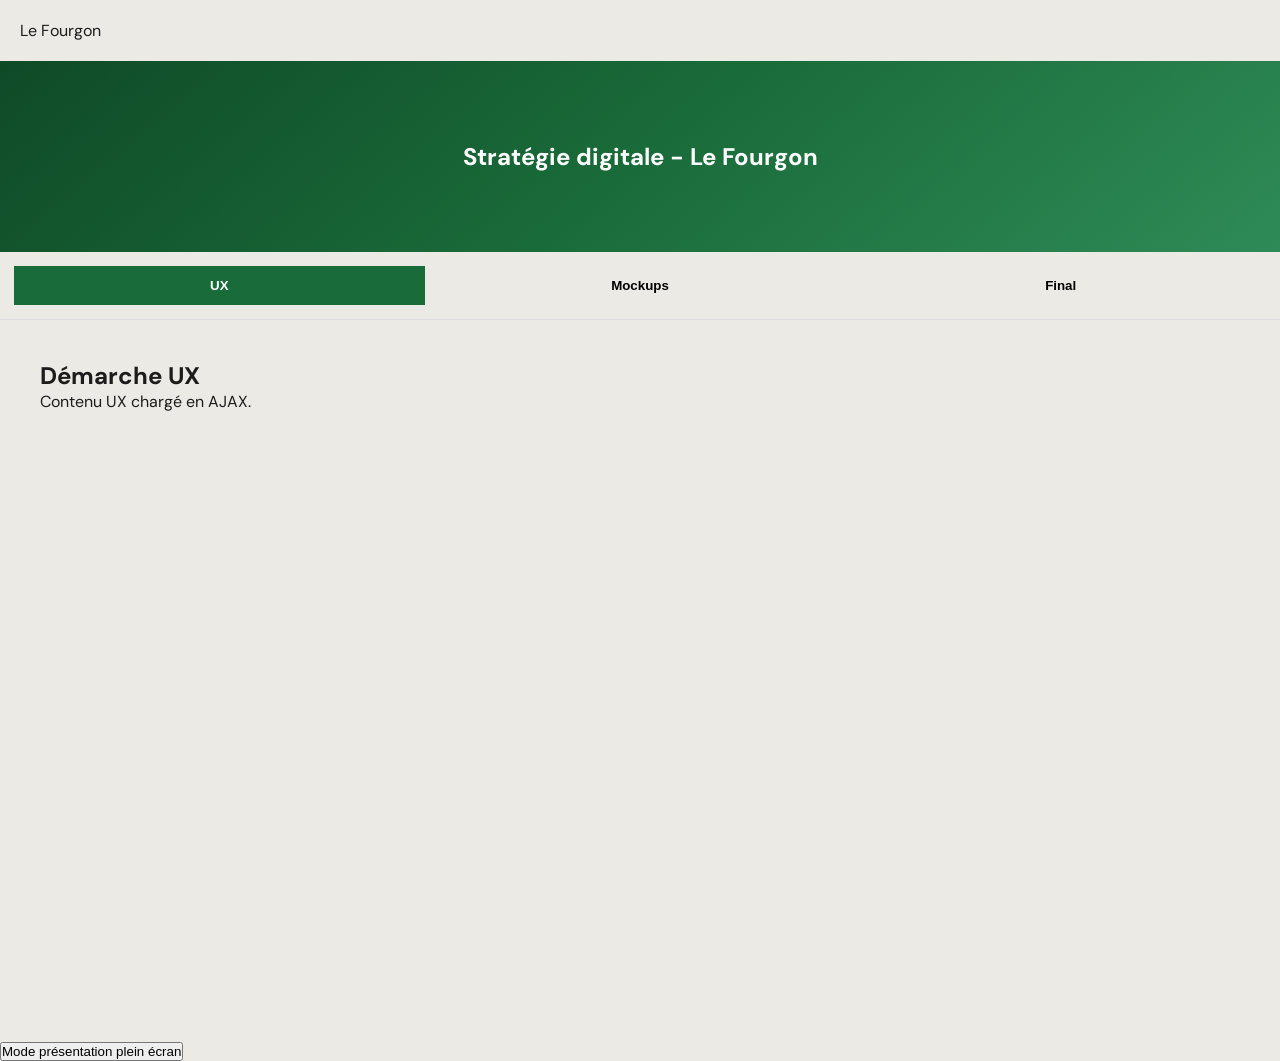
==== index.html @ 4cb8cd7f "first commit" ====
<!doctype html>
<html lang="fr">
  <head>
    <meta charset="UTF-8" />
    <meta name="viewport" content="width=device-width, initial-scale=1.0" />
    <meta
      name="description"
      content="Présentation interactive de la stratégie digitale Le Fourgon avec navigation immersive et mode plein écran."
    />
    <title>Le Fourgon — Stratégie digitale interactive</title>
    <link
      href="https://fonts.googleapis.com/css2?family=Fraunces:wght@700;900&family=DM+Sans&display=swap"
      rel="stylesheet"
    />
    <link rel="stylesheet" href="assets/styles.css" />
  </head>
  <body>
    <div
      class="page-transition"
      id="transition"
      aria-live="polite"
      aria-hidden="true"
    >
      Chargement...
    </div>

    <header>
      <p>Le Fourgon</p>
    </header>

    <section class="hero">
      <h1>Stratégie digitale - Le Fourgon</h1>
    </section>

    <nav class="immersive-nav" aria-label="Navigation de la présentation">
      <div class="immersive-nav-inner">
        <button
          type="button"
          class="nav-btn active"
          data-page="ux"
          aria-current="page"
        >
          UX
        </button>
        <button type="button" class="nav-btn" data-page="mockups">
          Mockups
        </button>
        <button type="button" class="nav-btn" data-page="final">Final</button>
      </div>
    </nav>

    <main id="app-content" aria-live="polite"></main>

    <button type="button" id="presentation-toggle" aria-pressed="false">
      Mode présentation plein écran
    </button>
    <noscript
      >Cette présentation interactive nécessite JavaScript pour fonctionner
      correctement.</noscript
    >

    <script src="assets/app.js"></script>
  </body>
</html>
---- assets/styles.css ----
:root{
  --vf:#1A6B3A;
  --vs:#2E8B57;
  --vc:#D6EAD8;
  --am:#D97706;
  --bg:#ECEAE4;
  --text:#1C1C1C;
}

*{margin:0;padding:0;box-sizing:border-box}

body{
  font-family:'DM Sans',sans-serif;
  background:var(--bg);
  color:var(--text);
}

/* HEADER */
header{
  padding:20px;
  display:flex;
  justify-content:space-between;
}

/* HERO */
.hero{
  background:linear-gradient(140deg,#0f4a27,var(--vf),var(--vs));
  padding:80px 20px;
  text-align:center;
  color:white;
}

/* NAV */
.immersive-nav{
  position:sticky;
  top:0;
  background:rgba(236,234,228,0.9);
  backdrop-filter:blur(10px);
  border-bottom:1px solid #ddd;
}

.immersive-nav-inner{
  display:flex;
  gap:10px;
  padding:14px;
}

.nav-btn{
  flex:1;
  padding:12px;
  border:none;
  background:transparent;
  font-weight:600;
  cursor:pointer;
}

.nav-btn.active{
  background:var(--vf);
  color:white;
}

/* APP CONTENT */
#app-content{
  min-height:80vh;
  padding:40px;
}

/* TRANSITION */
.page-transition{
  position:fixed;
  inset:0;
  background:linear-gradient(140deg,#0f4a27,var(--vf),var(--vs));
  display:flex;
  align-items:center;
  justify-content:center;
  color:white;
  opacity:0;
  pointer-events:none;
  transition:0.4s;
}

.page-transition.active{
  opacity:1;
  pointer-events:all;
}

/* PRESENTATION MODE */
body.presentation-mode header,
body.presentation-mode .hero{
  display:none;
}
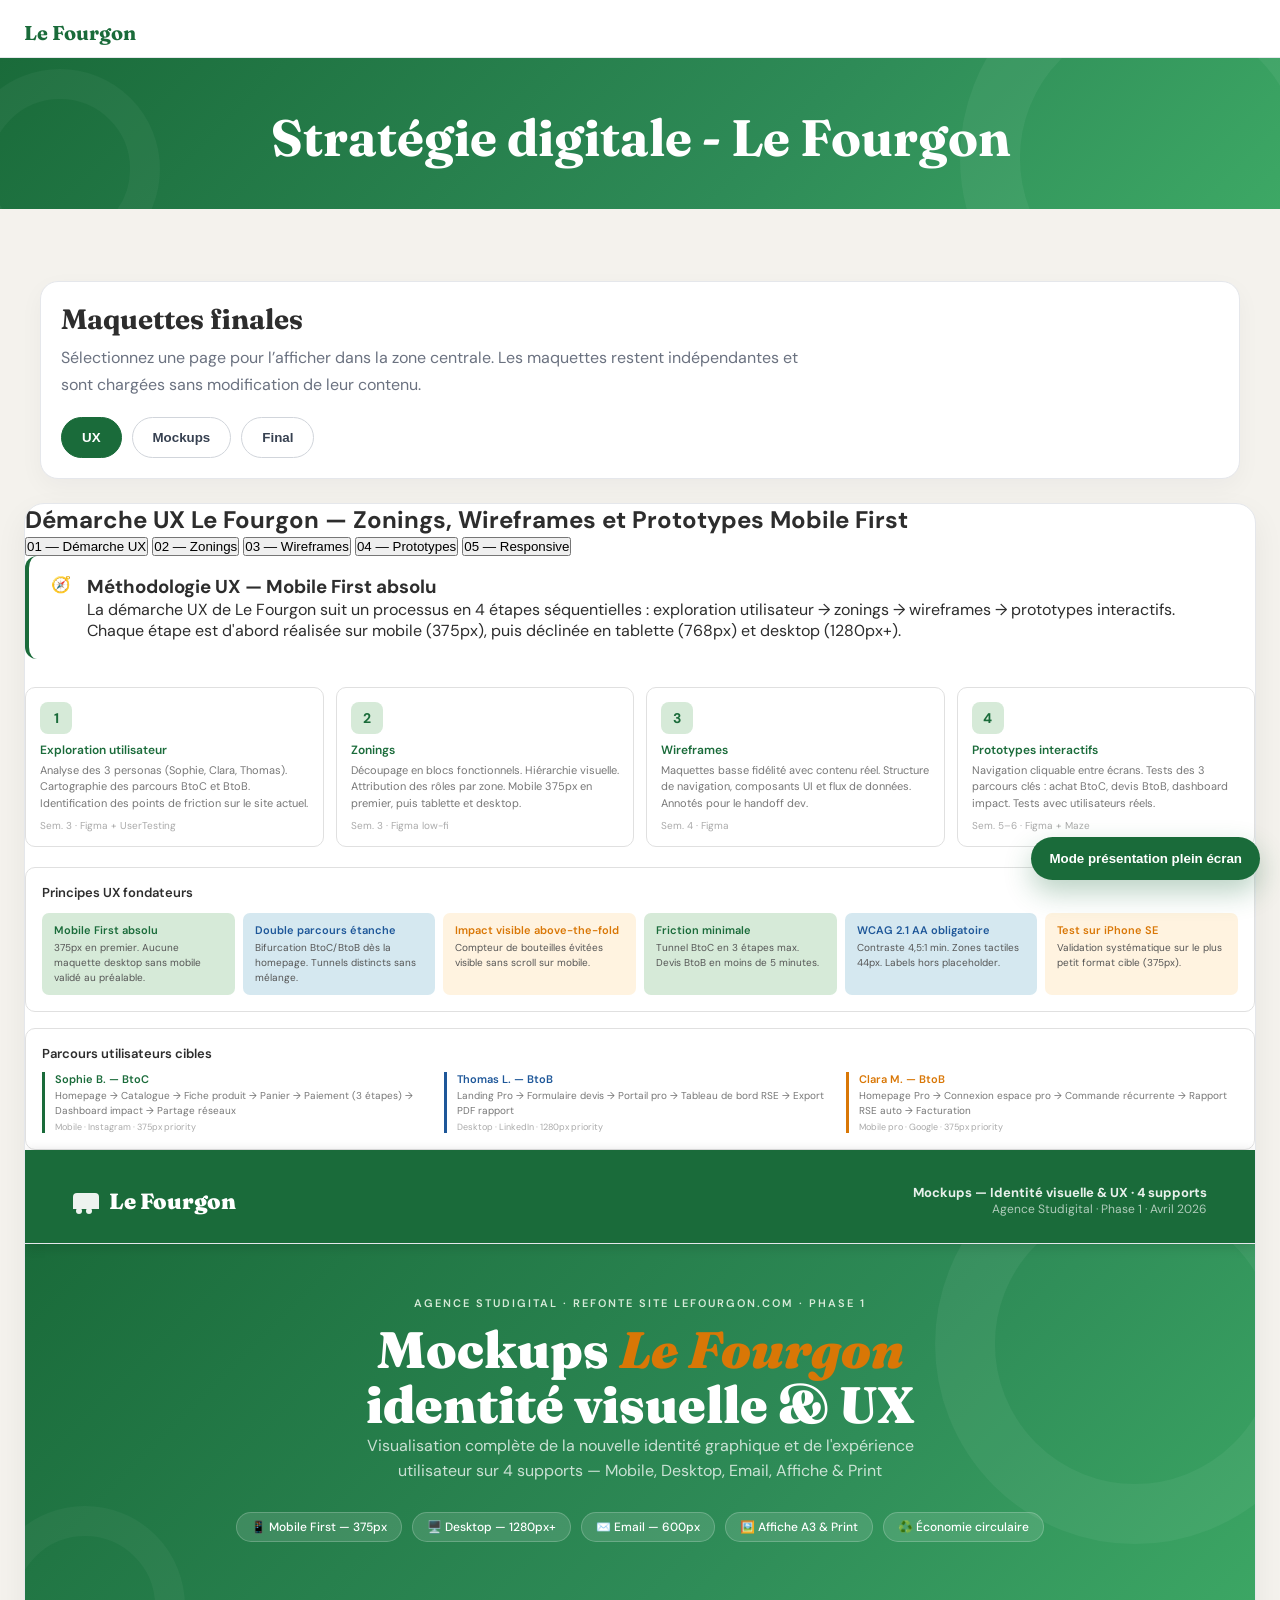
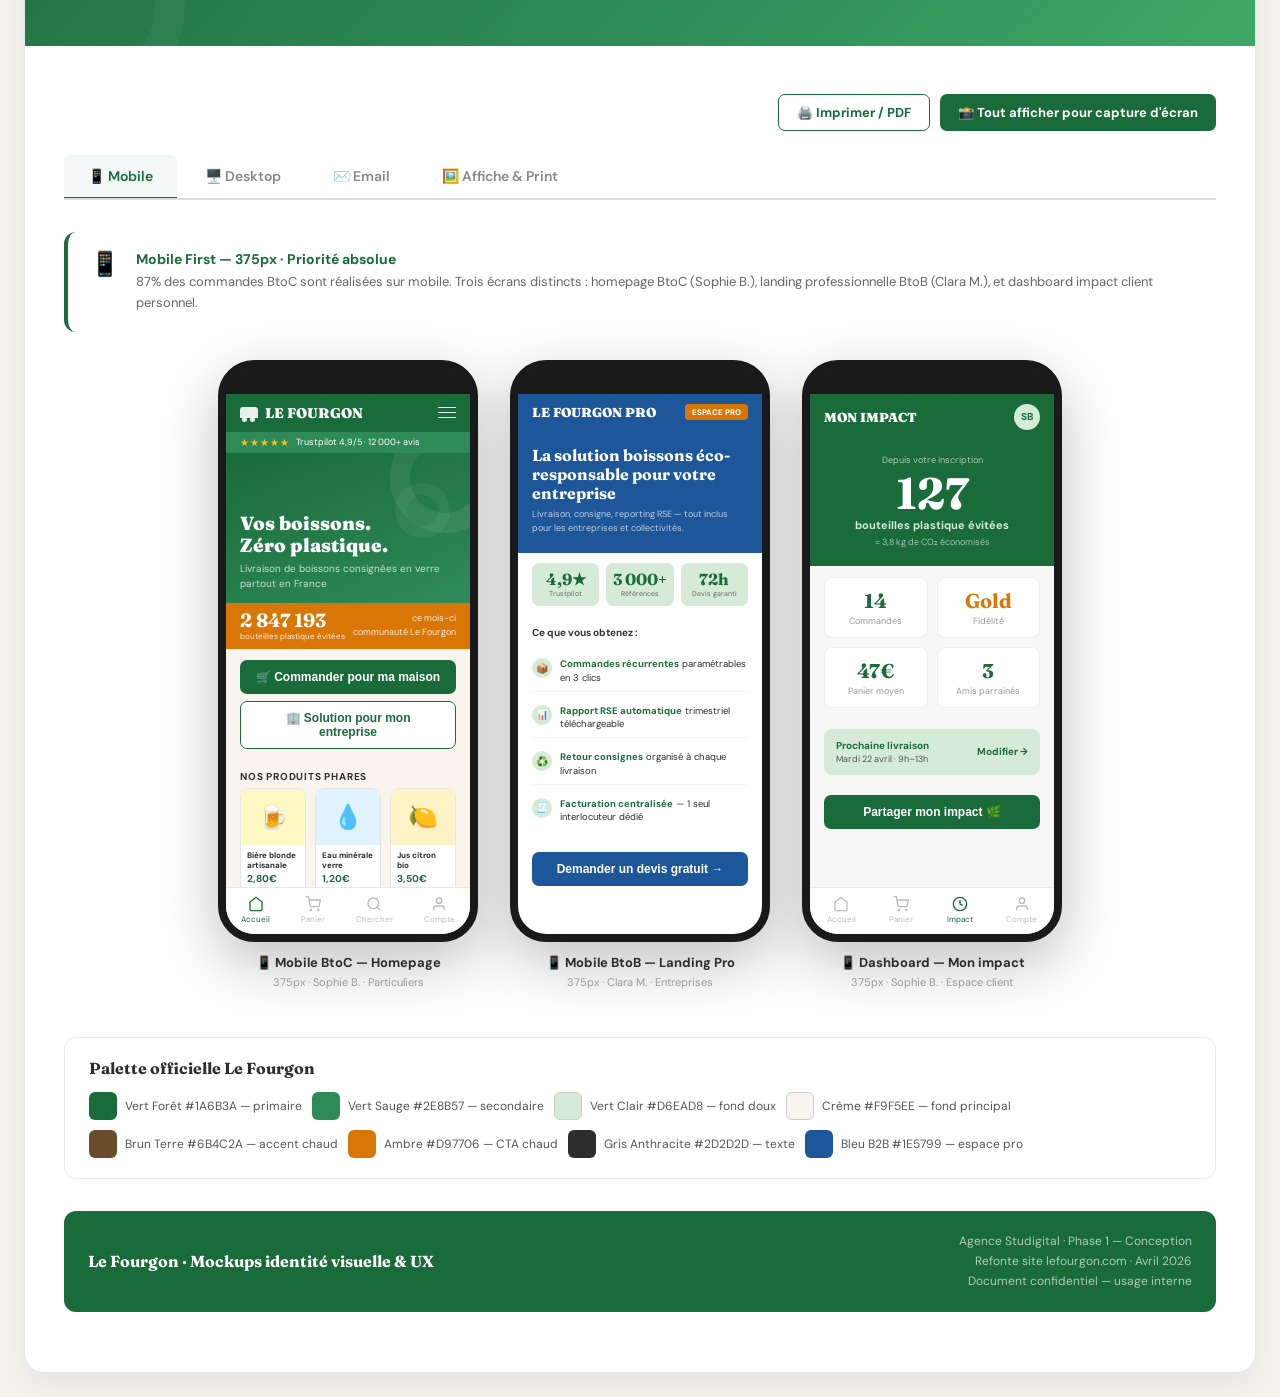
==== commit ce8af6ba: "hotfix/003-Alignement de toutes les présentation vs aux  référence" ====
--- a/index.html
+++ b/index.html
@@ -32,24 +32,37 @@
       <h1>Stratégie digitale - Le Fourgon</h1>
     </section>
 
-    <nav class="immersive-nav" aria-label="Navigation de la présentation">
-      <div class="immersive-nav-inner">
-        <button
-          type="button"
-          class="nav-btn active"
-          data-page="ux"
-          aria-current="page"
-        >
-          UX
-        </button>
-        <button type="button" class="nav-btn" data-page="mockups">
-          Mockups
-        </button>
-        <button type="button" class="nav-btn" data-page="final">Final</button>
-      </div>
-    </nav>
-
-    <main id="app-content" aria-live="polite"></main>
+    <main id="app-content" aria-live="polite">
+      <section class="page-selector" aria-label="Pages de maquettes">
+        <div class="page-selector__intro">
+          <h2>Maquettes finales</h2>
+          <p>
+            Sélectionnez une page pour l’afficher dans la zone centrale. Les
+            maquettes restent indépendantes et sont chargées sans modification
+            de leur contenu.
+          </p>
+        </div>
+        <div class="page-selector__actions">
+          <button
+            type="button"
+            class="nav-btn active"
+            data-page="ux"
+            aria-current="page"
+          >
+            UX
+          </button>
+          <button type="button" class="nav-btn" data-page="mockups">
+            Mockups
+          </button>
+          <button type="button" class="nav-btn" data-page="final">Final</button>
+        </div>
+      </section>
+      <section
+        id="page-host"
+        class="page-host"
+        aria-label="Aperçu de la page sélectionnée"
+      ></section>
+    </main>
 
     <button type="button" id="presentation-toggle" aria-pressed="false">
       Mode présentation plein écran
--- a/assets/styles.css
+++ b/assets/styles.css
@@ -1,92 +1,178 @@
-
-:root{
-  --vf:#1A6B3A;
-  --vs:#2E8B57;
-  --vc:#D6EAD8;
-  --am:#D97706;
-  --bg:#ECEAE4;
-  --text:#1C1C1C;
+* {
+  box-sizing: border-box;
 }
 
-*{margin:0;padding:0;box-sizing:border-box}
-
-body{
-  font-family:'DM Sans',sans-serif;
-  background:var(--bg);
-  color:var(--text);
+html,
+body {
+  margin: 0;
+  min-height: 100%;
 }
 
-/* HEADER */
-header{
-  padding:20px;
-  display:flex;
-  justify-content:space-between;
+body {
+  font-family: "DM Sans", sans-serif;
+  background: #f3f1ec;
+  color: #1f2937;
 }
 
-/* HERO */
-.hero{
-  background:linear-gradient(140deg,#0f4a27,var(--vf),var(--vs));
-  padding:80px 20px;
-  text-align:center;
-  color:white;
+header {
+  padding: 20px 24px 12px;
+  background: #ffffff;
+  border-bottom: 1px solid #e5e7eb;
 }
 
-/* NAV */
-.immersive-nav{
-  position:sticky;
-  top:0;
-  background:rgba(236,234,228,0.9);
-  backdrop-filter:blur(10px);
-  border-bottom:1px solid #ddd;
+header p {
+  margin: 0;
+  font-family: "Fraunces", serif;
+  font-size: 20px;
+  font-weight: 700;
+  color: #1a6b3a;
 }
 
-.immersive-nav-inner{
-  display:flex;
-  gap:10px;
-  padding:14px;
+.hero {
+  padding: 44px 24px 28px;
+  background: linear-gradient(135deg, #1a6b3a, #2e8b57);
+  color: #fff;
 }
 
-.nav-btn{
-  flex:1;
-  padding:12px;
-  border:none;
-  background:transparent;
-  font-weight:600;
-  cursor:pointer;
+.hero h1 {
+  margin: 0;
+  font-family: "Fraunces", serif;
+  font-size: clamp(30px, 4vw, 54px);
+  line-height: 1.08;
 }
 
-.nav-btn.active{
-  background:var(--vf);
-  color:white;
+.page-transition {
+  position: fixed;
+  inset: 16px auto auto 50%;
+  transform: translateX(-50%);
+  z-index: 1000;
+  background: rgba(26, 107, 58, 0.95);
+  color: #fff;
+  border-radius: 999px;
+  padding: 10px 16px;
+  font-size: 13px;
+  opacity: 0;
+  pointer-events: none;
+  transition: opacity 0.18s ease;
 }
 
-/* APP CONTENT */
-#app-content{
-  min-height:80vh;
-  padding:40px;
+.page-transition.on {
+  opacity: 1;
 }
 
-/* TRANSITION */
-.page-transition{
-  position:fixed;
-  inset:0;
-  background:linear-gradient(140deg,#0f4a27,var(--vf),var(--vs));
-  display:flex;
-  align-items:center;
-  justify-content:center;
-  color:white;
-  opacity:0;
-  pointer-events:none;
-  transition:0.4s;
+main#app-content {
+  padding: 24px;
 }
 
-.page-transition.active{
-  opacity:1;
-  pointer-events:all;
+.page-selector {
+  max-width: 1200px;
+  margin: 0 auto 24px;
+  padding: 20px;
+  background: #fff;
+  border: 1px solid #e5e7eb;
+  border-radius: 18px;
+  box-shadow: 0 8px 24px rgba(15, 23, 42, 0.04);
 }
 
-/* PRESENTATION MODE */
+.page-selector__intro h2 {
+  margin: 0 0 8px;
+  font-family: "Fraunces", serif;
+  font-size: 28px;
+}
+
+.page-selector__intro p {
+  margin: 0;
+  max-width: 760px;
+  color: #6b7280;
+  line-height: 1.7;
+}
+
+.page-selector__actions {
+  display: flex;
+  flex-wrap: wrap;
+  gap: 10px;
+  margin-top: 18px;
+}
+
+.nav-btn {
+  border: 1px solid #d1d5db;
+  background: #fff;
+  color: #374151;
+  border-radius: 999px;
+  padding: 12px 20px;
+  font-weight: 700;
+  cursor: pointer;
+  transition:
+    transform 0.15s ease,
+    background 0.15s ease,
+    color 0.15s ease,
+    border-color 0.15s ease;
+}
+
+.nav-btn:hover {
+  transform: translateY(-1px);
+  border-color: #1a6b3a;
+  color: #1a6b3a;
+}
+
+.nav-btn.active {
+  background: #1a6b3a;
+  border-color: #1a6b3a;
+  color: #fff;
+}
+
+.page-host {
+  max-width: 100%;
+  overflow: auto;
+  background: #fff;
+  border: 1px solid #e5e7eb;
+  border-radius: 20px;
+  min-height: 60vh;
+  box-shadow: 0 12px 32px rgba(15, 23, 42, 0.06);
+}
+
+.page-host iframe {
+  width: 100%;
+  min-height: 90vh;
+  border: 0;
+  display: block;
+}
+
+.page-error {
+  padding: 48px 24px;
+  color: #991b1b;
+}
+
+#presentation-toggle {
+  position: fixed;
+  right: 20px;
+  bottom: 20px;
+  z-index: 1001;
+  border: none;
+  background: #1a6b3a;
+  color: #fff;
+  padding: 14px 18px;
+  border-radius: 999px;
+  font-weight: 700;
+  box-shadow: 0 12px 28px rgba(26, 107, 58, 0.3);
+  cursor: pointer;
+}
+
 body.presentation-mode header,
-body.presentation-mode .hero{
-  display:none;
+body.presentation-mode .hero,
+body.presentation-mode .page-selector,
+body.presentation-mode #presentation-toggle,
+body.presentation-mode .page-transition {
+  display: none;
 }
+
+body.presentation-mode main#app-content {
+  padding: 0;
+}
+
+body.presentation-mode .page-host {
+  border: 0;
+  border-radius: 0;
+  min-height: 100vh;
+  box-shadow: none;
+}
